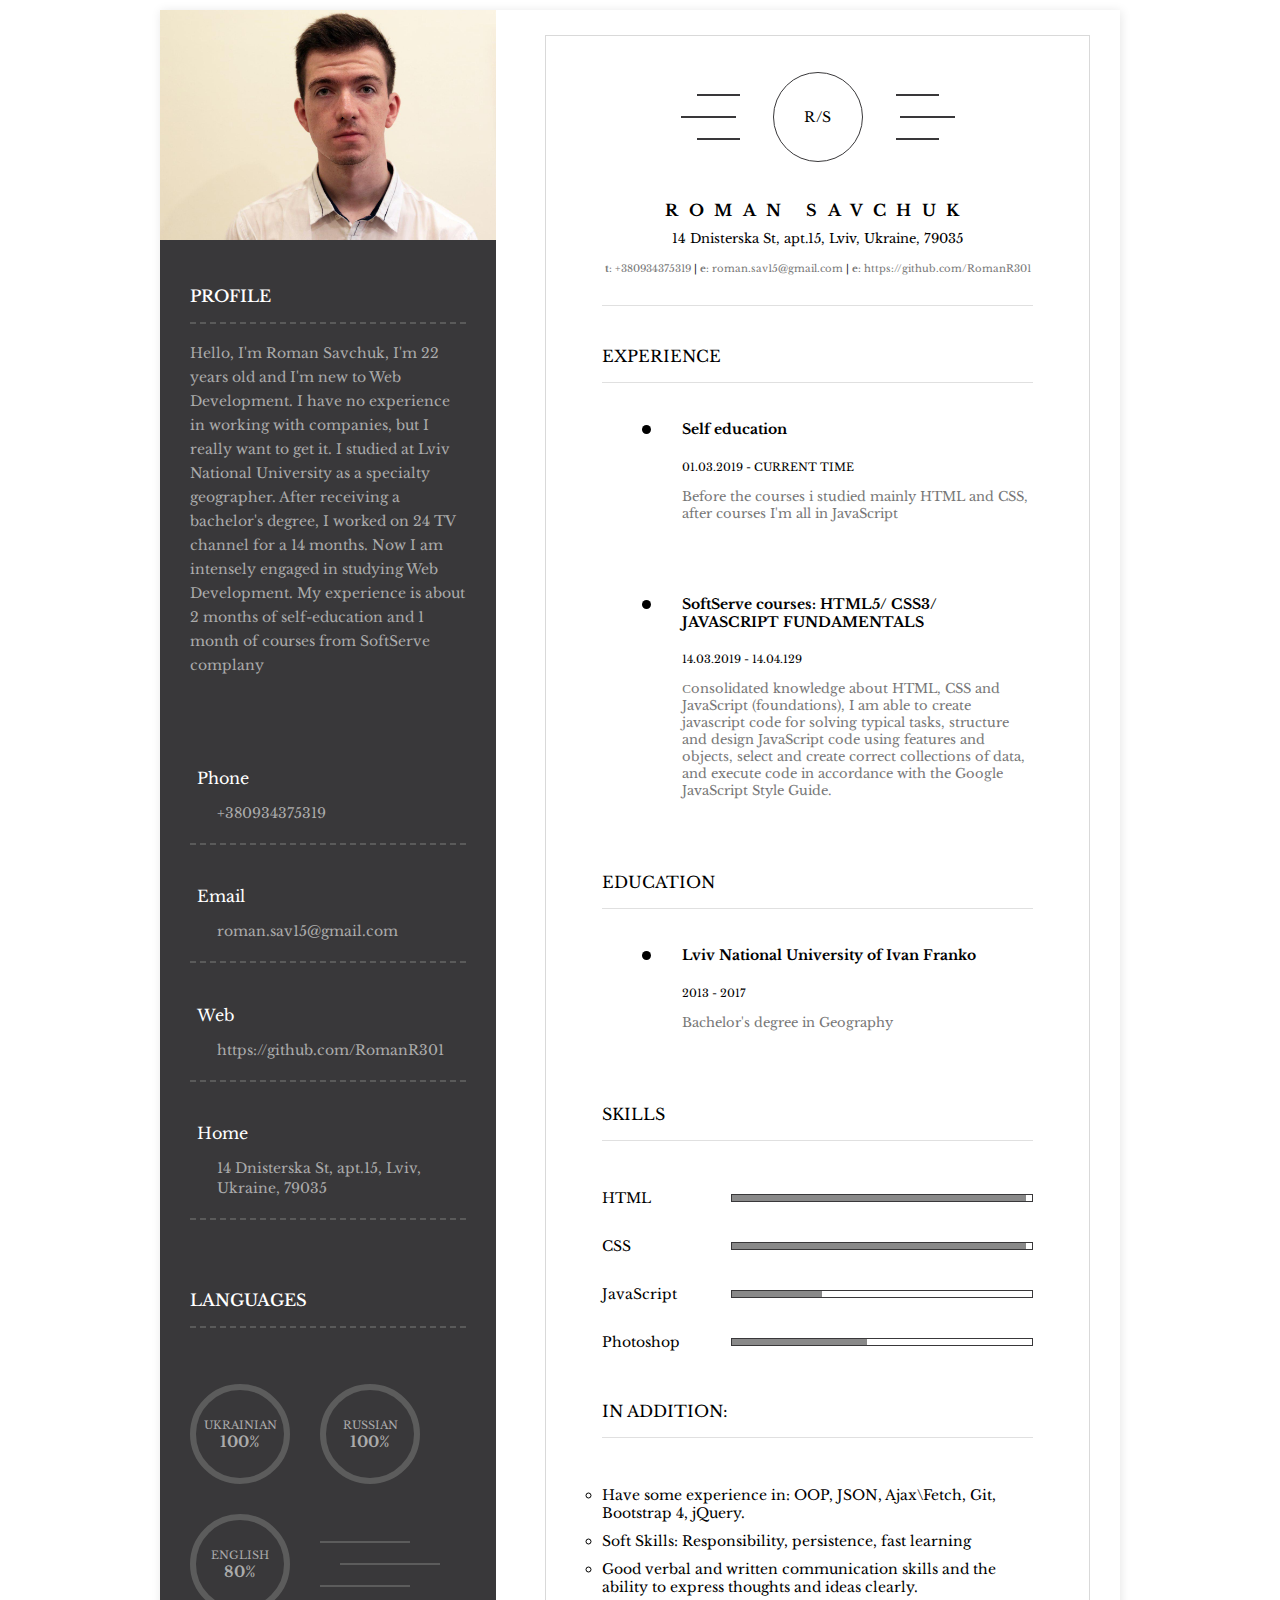
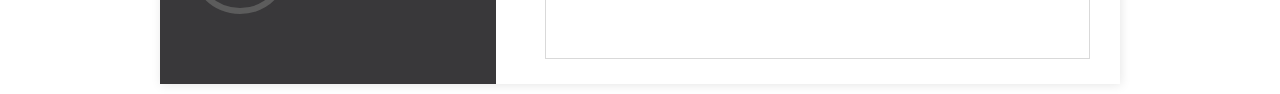
==== index.html @ b8ed13da "final commit, no responsive yet." ====
<!DOCTYPE html>
<html lang="en">
	<head>
		<meta charset="UTF-8" />
		<meta name="viewport" content="width=device-width, initial-scale=1.0" />
		<meta http-equiv="X-UA-Compatible" content="ie=edge" />
		<link rel="stylesheet" href="css/index.css" />
		<link rel="stylesheet" href="https://use.fontawesome.com/releases/v5.8.2/css/all.css" integrity="sha384-oS3vJWv+0UjzBfQzYUhtDYW+Pj2yciDJxpsK1OYPAYjqT085Qq/1cq5FLXAZQ7Ay" crossorigin="anonymous" />
		<link href="https://fonts.googleapis.com/css?family=Libre+Baskerville:400,700" rel="stylesheet" />
		<title>Resume</title>
	</head>
	<body>
		<div class="container">
			<div class="profile">
				<div class="profile-photo"></div>
				<div class="profile-info">
					<h3 class="heading heading-light">
						Profile
					</h3>
					<p class="profile-text">Hello, I'm Roman Savchuk, I'm 22 years old and I'm new to Web Development. I have no experience in working with companies, but I really want to get it. I studied at Lviv National University as a specialty geographer. After receiving a bachelor's degree, I worked on 24 TV channel for a 14 months. Now I am intensely engaged in studying Web Development. My experience is about 2 months of self-education and 1 month of courses from SoftServe complany</p>
					<div class="contacts">
						<div class="contacts-item">
							<h4 class="contacts-title">
								<i class="fas fa-phone"></i>
								Phone
							</h4>
							<a href="tel:+380934375319" class="contacts-text">
								+380934375319
							</a>
						</div>
						<div class="contacts-item">
							<h4 class="contacts-title">
								<i class="fas fa-envelope"></i>
								Email
							</h4>
							<a href="mailto:roman.sav15@gmail.com" class="contacts-text" target="_blank">
								roman.sav15@gmail.com
							</a>
						</div>
						<div class="contacts-item">
							<h4 class="contacts-title">
								<i class="fas fa-globe-americas"></i>
								Web
							</h4>
							<a href="http://github.com/RomanR301" class="contacts-text">
								https://github.com/RomanR301
							</a>
						</div>
						<div class="contacts-item">
							<h4 class="contacts-title">
								<i class="fas fa-map-marker-alt"></i>
								Home
							</h4>
							<address class="contacts-text">
								14 Dnisterska St, apt.15, Lviv, Ukraine, 79035
							</address>
						</div>
					</div>
					<h3 class="heading heading-light">languages</h3>
					<div class="languages">
						<div class="language"><span class="language-text">Ukrainian</span><strong class="language-per">100%</strong></div>
						<div class="language"><span class="language-text">Russian</span><strong class="language-per">100%</strong></div>
						<div class="language"><span class="language-text">English</span><strong class="language-per">80%</strong></div>
						<div class="lines">
							<span class="line"></span>
							<span class="line"></span>
							<span class="line"></span>
						</div>
					</div>
				</div>
			</div>

			<div class="resume">
				<div class="resume-wrap">
					<div class="logo">
						<div class="logo-lines logo-lines__left">
							<span class="logo-line"></span>
							<span class="logo-line"></span>
							<span class="logo-line"></span>
						</div>
						<div class="logo-image">
							R/S
						</div>
						<div class="logo-lines logo-lines__right">
							<span class="logo-line"></span>
							<span class="logo-line"></span>
							<span class="logo-line"></span>
						</div>
					</div>
					<div class="about">
						<h1 class="name">Roman Savchuk</h1>
						<address class="about-address">14 Dnisterska St, apt.15, Lviv, Ukraine, 79035</address>
						<div class="about-contacts">
							<a class="about-contacts__link" href="#"><b>t</b>: +380934375319</a> | <a class="about-contacts__link" href="#"><b>e</b>: roman.sav15@gmail.com</a> |
							<a class="about-contacts__link" href="#"><b>e</b>: https://github.com/RomanR301</a>
						</div>
					</div>
					<div class="experience">
						<h2 class="heading heading-dark">
							experience
						</h2>
						<ul class="list">
							<li class="list-item list-item__borderNone">
								<h4 class="list-item__title">Self education</h4>
								<span class="list-item__date">01.03.2019 - current time</span>
								<p class="list-item__text">Before the courses i studied mainly HTML and CSS, after courses I'm all in JavaScript</p>
							</li>
							<li class="list-item list-item__borderNone">
								<h4 class="list-item__title">SoftServe courses: HTML5/ CSS3/ JAVASCRIPT FUNDAMENTALS</h4>
								<span class="list-item__date">14.03.2019 - 14.04.129</span>
								<p class="list-item__text">Сonsolidated knowledge about HTML, CSS and JavaScript (foundations), I am able to create javascript code for solving typical tasks, structure and design JavaScript code using features and objects, select and create correct collections of data, and execute code in accordance with the Google JavaScript Style Guide.</p>
							</li>
						</ul>
					</div>
					<div class="education">
						<h2 class="heading heading-dark">
							education
						</h2>
						<ul class="list">
							<li class="list-item list-item__borderNone">
								<h4 class="list-item__title">Lviv National University of Ivan Franko</h4>
								<span class="list-item__date">2013 - 2017</span>
								<p class="list-item__text">Bachelor's degree in Geography</p>
							</li>
						</ul>
					</div>
					<div class="skills">
						<h2 class="heading heading-dark heading-skills">
							skills
						</h2>
						<ul class="skills-list">
							<li class="skills-list__item">
								HTML
								<div class="level level-html"></div>
							</li>
							<li class="skills-list__item">
								CSS
								<div class="level level-css"></div>
							</li>
							<li class="skills-list__item">
								JavaScript
								<div class="level level-js"></div>
							</li>
							<li class="skills-list__item">
								Photoshop
								<div class="level level-ps"></div>
							</li>
						</ul>
						<h2 class="heading heading-dark heading-skills heading-skills__addition">In addition:</h2>
						<ul class="skills-list skill-list__addition">
							<li>Have some experience in: OOP, JSON, Ajax\Fetch, Git, Bootstrap 4, jQuery.</li>
							<li>Soft Skills: Responsibility, persistence, fast learning</li>
							<li>
								Good verbal and written communication skills and the ability to express thoughts and ideas clearly.
							</li>
						</ul>
					</div>
				</div>
			</div>
		</div>
	</body>
</html>
---- css/index.css ----
:root {
	font-family: "Libre Baskerville", serif;
	font-size: 14px;
}

body {
	box-sizing: border-box;
	margin: 0;
	padding: 0;
}

*,
*:after,
*:before {
	box-sizing: inherit;
}

.container {
	display: flex;
	max-width: 960px;
	margin: 10px auto;
	justify-content: space-between;
	box-shadow: 1px 1px 10px rgba(0, 0, 0, 0.1);
}

.profile {
	flex-basis: 35%;
	background-color: #39383a;
	color: #ababab;
}

.profile-photo {
	height: 230px;
	background-image: url(../img/profile-photo.jpg);
	background-repeat: no-repeat;
	background-size: cover;
	background-position: center;
}

.profile-info {
	padding: 30px 30px 70px 30px;
}

.profile-text {
	line-height: 24px;
	font-size: 14px;
	margin-bottom: 50px;
}

.heading {
	padding-bottom: 16px;
	text-transform: uppercase;
	font-weight: 500;
}

.heading-light {
	color: #fff;
	border-bottom: 2px #5a5a5a dashed;
}

.contacts {
	margin-bottom: 70px;
}

.contacts-title {
	color: #fff;
	margin-bottom: 15px;
	font-size: 16px;
	font-weight: 400;
}

.contacts-text {
	color: #ababab;
	text-decoration: none;
	padding-left: 27px;
	line-height: 20px;
}

.contacts-text:hover {
	text-decoration: underline;
}

.contacts-item {
	padding-top: 20px;
	padding-bottom: 20px;
	border-bottom: 2px #5a5a5a dashed;
}

address {
	font-style: normal;
}

.fas {
	margin-right: 7px;
}

.languages {
	display: flex;
	flex-wrap: wrap;
	padding-top: 40px;
}

.language {
	width: 100px;
	height: 100px;
	border: 6px solid #5c5c5c;
	border-radius: 50%;
	display: flex;
	justify-content: center;
	align-items: center;
	flex-direction: column;
	margin: 0 30px 30px 0;
}

.language:nth-child(3) {
	margin-bottom: 0;
}

.language-text {
	text-transform: uppercase;
	font-size: 11px;
}

.language-per {
	font-size: 15px;
}

.lines {
	display: flex;
	flex-direction: column;
	justify-content: center;
}

.line {
	display: block;
	width: 90px;
	height: 2px;
	background-color: #5c5c5c;
	margin-bottom: 10px;
	margin-top: 10px;
}

.line:nth-child(2) {
	width: 100px;
	margin-left: 20px;
}

.resume {
	padding: 25px 30px;
	flex-basis: 63%;
	background-color: #fff;
}

.resume-wrap {
	border: 1px solid rgba(168, 168, 168, 0.44);
	padding: 36px 56px;
	min-height: 100%;
}

.logo {
	display: flex;
	justify-content: center;
	margin-bottom: 38px;
}

.logo-image {
	width: 90px;
	height: 90px;
	border: 1px solid #39383a;
	border-radius: 50%;
	display: flex;
	justify-content: center;
	align-items: center;
}

.logo-lines {
	display: flex;
	align-items: center;
	justify-content: center;
	flex-direction: column;
	margin-left: 17px;
	margin-right: 17px;
}

.logo-line {
	width: 43px;
	height: 2px;
	background-color: #39383a;
	margin-top: 10px;
	margin-bottom: 10px;
}

.logo-lines__left .logo-line:nth-child(2) {
	margin-right: 20px;
	width: 55px;
}

.logo-lines__right .logo-line:nth-child(2) {
	margin-left: 20px;
	width: 55px;
}

.about {
	text-align: center;
	border-bottom: 1px solid #e0e0e0;
	padding-bottom: 30px;
	margin-bottom: 40px;
}

.name {
	font-size: 16px;
	text-transform: uppercase;
	letter-spacing: 10.5px;
	margin-bottom: 10px;
}

.about-address {
	font-size: 13px;
	margin-bottom: 15px;
}

.about-contacts {
	font-size: 10px;
}

.about-contacts__link {
	text-decoration: none;
	color: #777777;
}

.heading-dark {
	font-size: 16px;
	font-weight: 400;
	text-transform: uppercase;
	border-bottom: 1px solid #e0e0e0;
	margin-bottom: 37px;
}

.list {
	list-style: none;
}

.list-item {
	padding-left: 40px;
	position: relative;
	margin-bottom: 30px;
	padding-bottom: 30px;
	border-bottom: 2px dashed #ececec;
}

.list-item:before {
	content: "";
	position: absolute;
	top: 5px;
	left: 0;
	width: 9px;
	height: 9px;
	border-radius: 50%;
	background-color: #000;
}

.list-item__title {
	font-size: 14px;
}

.list-item__date {
	font-size: 11px;
	text-transform: uppercase;
}

.list-item__text {
	font-size: 13px;
	color: #777777;
}

.list-item__borderNone {
	border: none;
}

.heading-skills {
	margin-bottom: 48px;
}

.skills-list {
	list-style: none;
	padding-left: 0;
}

.skill-list__addition {
	list-style-type: circle;
}

.skill-list__addition li {
	margin-bottom: 10px;
}

.skills-list__item {
	margin-bottom: 30px;
	display: flex;
	justify-content: space-between;
	align-items: center;
}

.level {
	width: 70%;
	height: 8px;
	border: 1px solid #39383a;
	position: relative;
}

.level:before {
	position: absolute;
	content: "";
	height: 100%;
	background-color: #898989;
}

.level-html:before {
	width: 98%;
}

.level-css:before {
	width: 98%;
}

.level-js:before {
	width: 30%;
}

.level-ps:before {
	width: 45%;
}

.heading-skills__addition {
	margin-top: 50px;
}
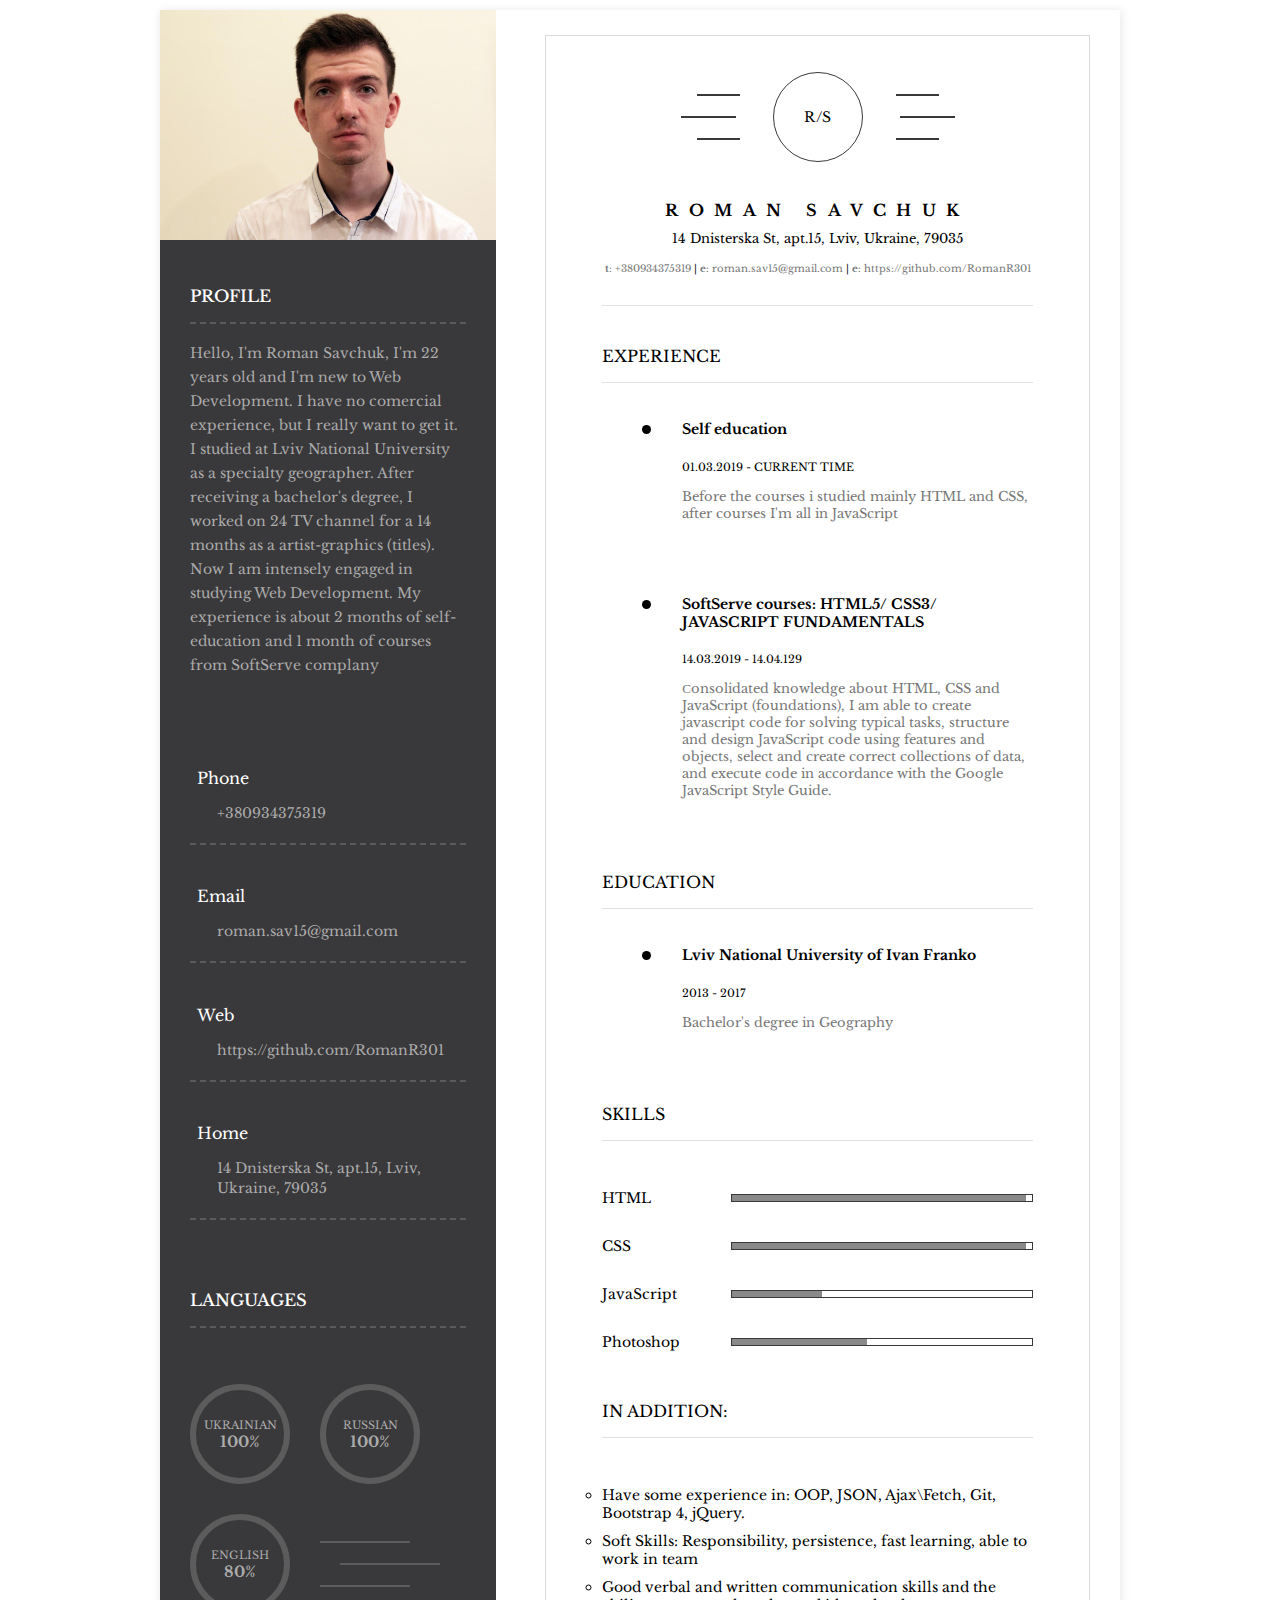
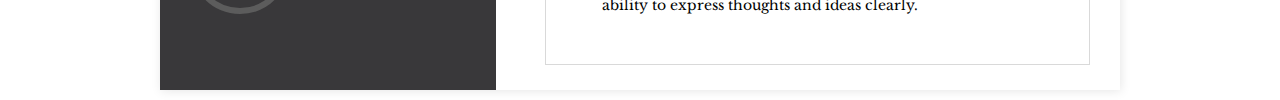
==== commit 4ea7986f: "resume section" ====
--- a/index.html
+++ b/index.html
@@ -17,7 +17,7 @@
 					<h3 class="heading heading-light">
 						Profile
 					</h3>
-					<p class="profile-text">Hello, I'm Roman Savchuk, I'm 22 years old and I'm new to Web Development. I have no experience in working with companies, but I really want to get it. I studied at Lviv National University as a specialty geographer. After receiving a bachelor's degree, I worked on 24 TV channel for a 14 months. Now I am intensely engaged in studying Web Development. My experience is about 2 months of self-education and 1 month of courses from SoftServe complany</p>
+					<p class="profile-text">Hello, I'm Roman Savchuk, I'm 22 years old and I'm new to Web Development. I have no comercial experience, but I really want to get it. I studied at Lviv National University as a specialty geographer. After receiving a bachelor's degree, I worked on 24 TV channel for a 14 months as a artist-graphics (titles). Now I am intensely engaged in studying Web Development. My experience is about 2 months of self-education and 1 month of courses from SoftServe complany</p>
 					<div class="contacts">
 						<div class="contacts-item">
 							<h4 class="contacts-title">
@@ -149,7 +149,7 @@
 						<h2 class="heading heading-dark heading-skills heading-skills__addition">In addition:</h2>
 						<ul class="skills-list skill-list__addition">
 							<li>Have some experience in: OOP, JSON, Ajax\Fetch, Git, Bootstrap 4, jQuery.</li>
-							<li>Soft Skills: Responsibility, persistence, fast learning</li>
+							<li>Soft Skills: Responsibility, persistence, fast learning, able to work in team</li>
 							<li>
 								Good verbal and written communication skills and the ability to express thoughts and ideas clearly.
 							</li>
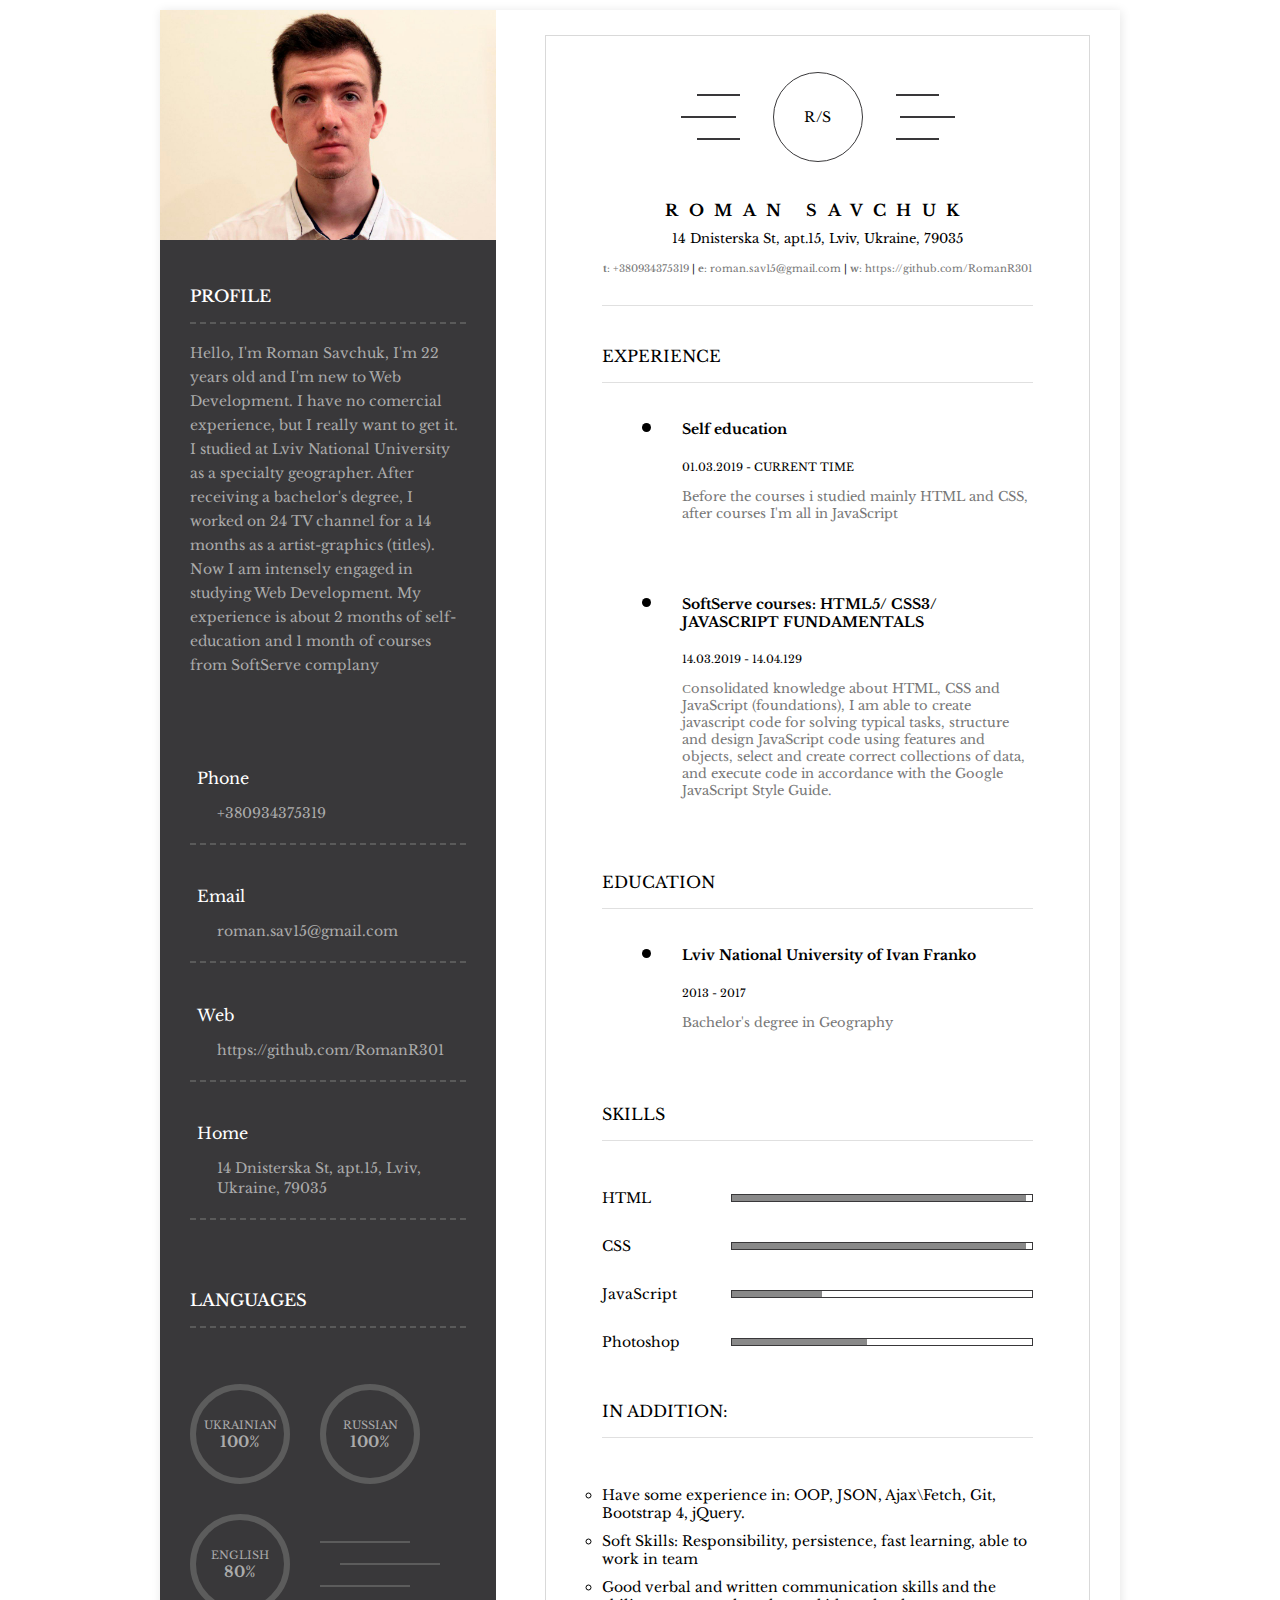
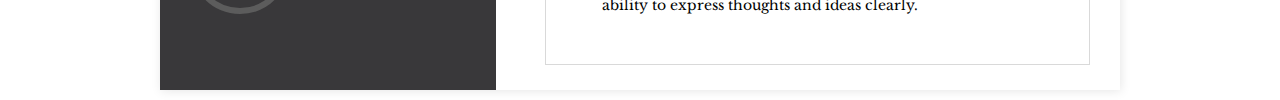
==== commit 3f2f096b: "final commit, adaptive" ====
--- a/index.html
+++ b/index.html
@@ -5,6 +5,7 @@
 		<meta name="viewport" content="width=device-width, initial-scale=1.0" />
 		<meta http-equiv="X-UA-Compatible" content="ie=edge" />
 		<link rel="stylesheet" href="css/index.css" />
+		<link rel="stylesheet" href="css/media.css" />
 		<link rel="stylesheet" href="https://use.fontawesome.com/releases/v5.8.2/css/all.css" integrity="sha384-oS3vJWv+0UjzBfQzYUhtDYW+Pj2yciDJxpsK1OYPAYjqT085Qq/1cq5FLXAZQ7Ay" crossorigin="anonymous" />
 		<link href="https://fonts.googleapis.com/css?family=Libre+Baskerville:400,700" rel="stylesheet" />
 		<title>Resume</title>
@@ -92,7 +93,7 @@
 						<address class="about-address">14 Dnisterska St, apt.15, Lviv, Ukraine, 79035</address>
 						<div class="about-contacts">
 							<a class="about-contacts__link" href="#"><b>t</b>: +380934375319</a> | <a class="about-contacts__link" href="#"><b>e</b>: roman.sav15@gmail.com</a> |
-							<a class="about-contacts__link" href="#"><b>e</b>: https://github.com/RomanR301</a>
+							<a class="about-contacts__link" href="#"><b>w</b>: https://github.com/RomanR301</a>
 						</div>
 					</div>
 					<div class="experience">
--- a/css/index.css
+++ b/css/index.css
@@ -34,7 +34,7 @@
 	background-image: url(../img/profile-photo.jpg);
 	background-repeat: no-repeat;
 	background-size: cover;
-	background-position: center;
+	background-position: center top;
 }
 
 .profile-info {
@@ -251,7 +251,7 @@
 .list-item:before {
 	content: "";
 	position: absolute;
-	top: 5px;
+	top: 3px;
 	left: 0;
 	width: 9px;
 	height: 9px;
--- a/css/media.css
+++ b/css/media.css
@@ -0,0 +1,108 @@
+@media (max-width: 992px) {
+	.container {
+		flex-direction: column;
+		width: 70%;
+	}
+
+	.lines {
+		display: none;
+	}
+
+	.llist-item__date {
+		font-size: 12px;
+	}
+
+	.list-item__text {
+		font-size: 14px;
+		line-height: 1.5;
+	}
+
+	.about-contacts {
+		display: flex;
+		flex-direction: column;
+	}
+
+	.about-contacts__link {
+		line-height: 2;
+		font-size: 11px;
+	}
+
+	.profile-photo {
+		width: 200px;
+		height: 200px;
+		border: 3px solid #fff;
+		margin: 40px auto;
+		z-index: 9;
+		position: relative;
+	}
+
+	.profile {
+		position: relative;
+	}
+
+	.profile:before {
+		content: "";
+		width: 100%;
+		height: 150px;
+		background-color: #fff;
+		display: block;
+		position: absolute;
+	}
+}
+
+@media (max-width: 768px) {
+	.container {
+		width: 80%;
+	}
+
+	.profile-text {
+		margin-bottom: 10px;
+	}
+
+	.resume {
+		padding: 15px;
+	}
+
+	.resume-wrap {
+		padding-left: 20px;
+		padding-right: 20px;
+	}
+
+	.list-item {
+		padding-left: 19px;
+	}
+
+	.skill-list__addition {
+		margin: 0 10px;
+	}
+}
+
+@media (max-width: 567px) {
+	.logo-image {
+		width: 70px;
+		height: 70px;
+	}
+
+	.logo-lines {
+		margin-left: 8px;
+		margin-right: 8px;
+	}
+
+	.name {
+		letter-spacing: normal;
+	}
+
+	.level {
+		width: 50%;
+	}
+}
+
+@media (max-width: 480px) {
+	.logo {
+		display: none;
+	}
+
+	.container {
+		min-width: 320px;
+	}
+}
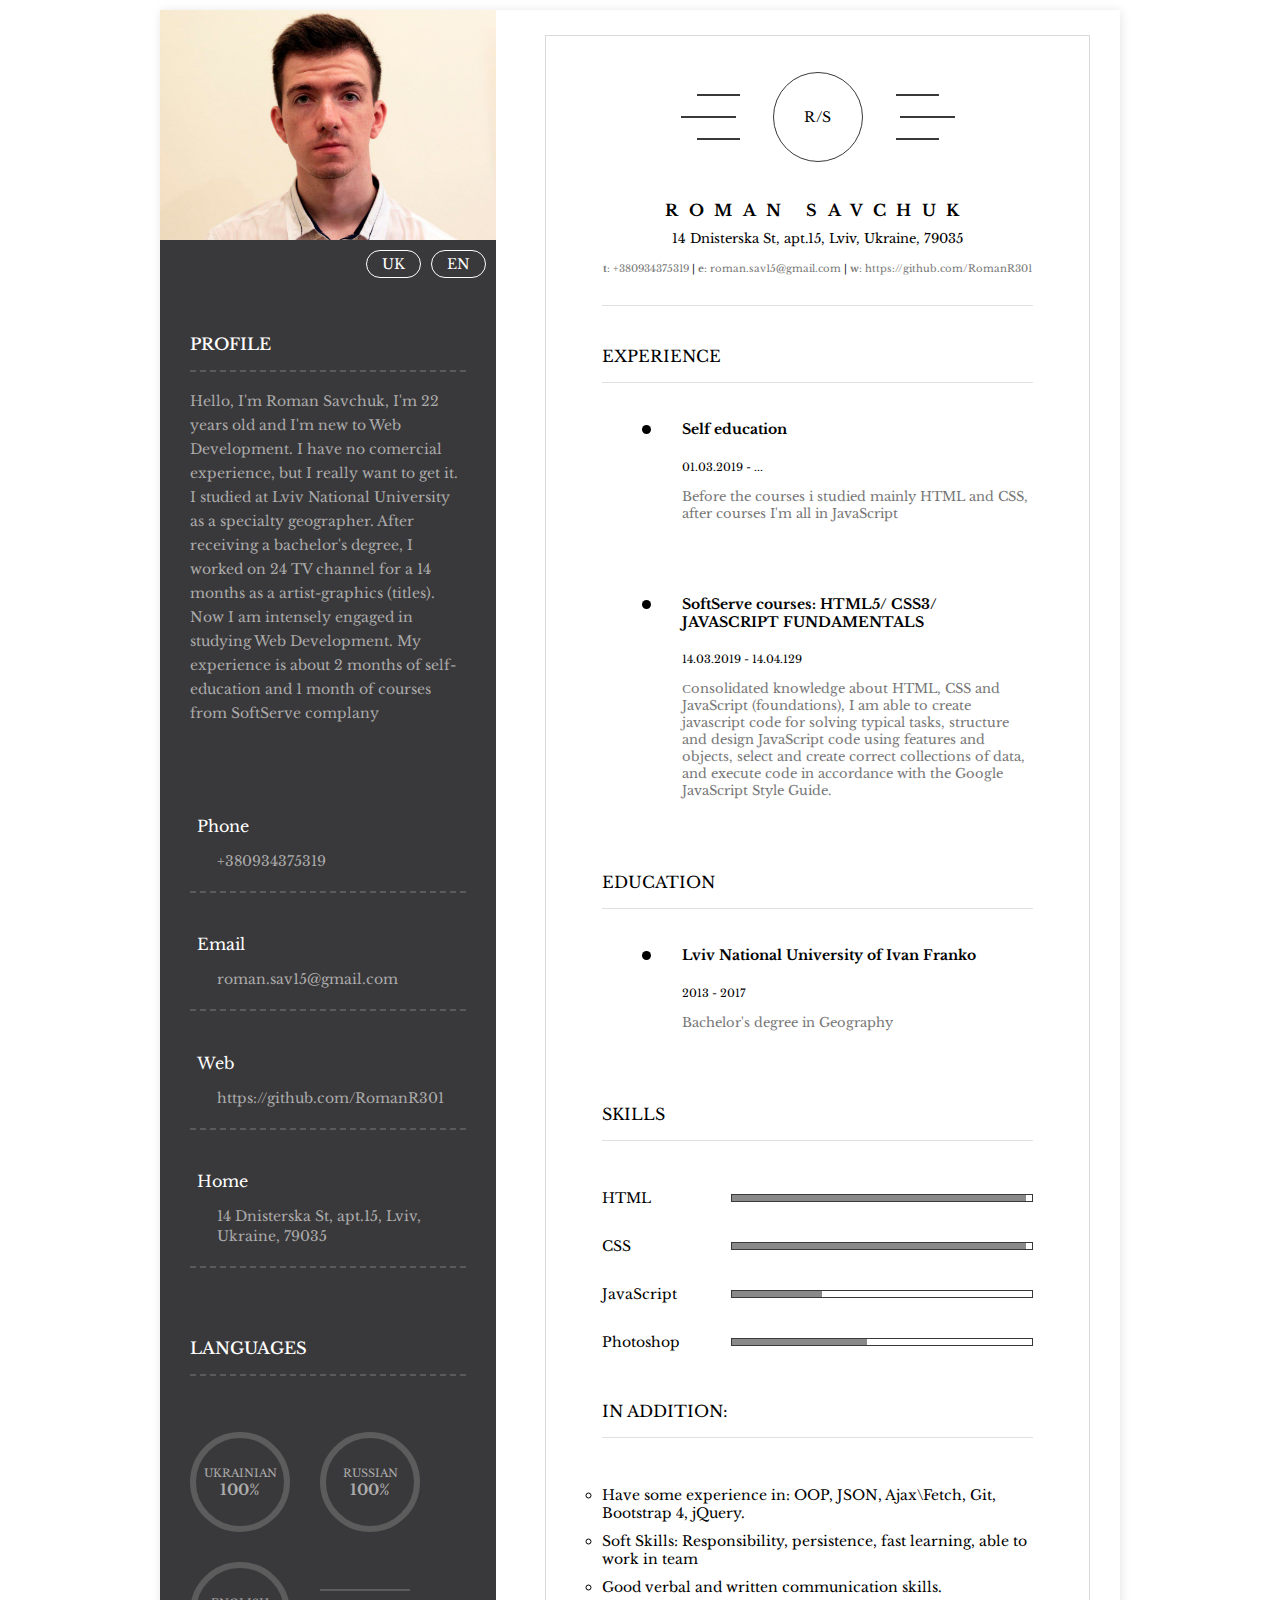
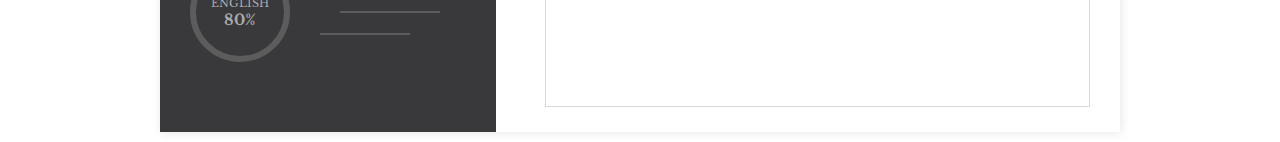
==== commit 9a11b944: "added second language page, final" ====
--- a/index.html
+++ b/index.html
@@ -14,6 +14,10 @@
 		<div class="container">
 			<div class="profile">
 				<div class="profile-photo"></div>
+				<div class="lang-container">
+					<a class="lang-btn" href="indexUK.html">UK</a>
+					<a class="lang-btn" href="#">EN</a>
+				</div>
 				<div class="profile-info">
 					<h3 class="heading heading-light">
 						Profile
@@ -103,7 +107,7 @@
 						<ul class="list">
 							<li class="list-item list-item__borderNone">
 								<h4 class="list-item__title">Self education</h4>
-								<span class="list-item__date">01.03.2019 - current time</span>
+								<span class="list-item__date">01.03.2019 - ...</span>
 								<p class="list-item__text">Before the courses i studied mainly HTML and CSS, after courses I'm all in JavaScript</p>
 							</li>
 							<li class="list-item list-item__borderNone">
@@ -152,7 +156,7 @@
 							<li>Have some experience in: OOP, JSON, Ajax\Fetch, Git, Bootstrap 4, jQuery.</li>
 							<li>Soft Skills: Responsibility, persistence, fast learning, able to work in team</li>
 							<li>
-								Good verbal and written communication skills and the ability to express thoughts and ideas clearly.
+								Good verbal and written communication skills.
 							</li>
 						</ul>
 					</div>
--- a/css/index.css
+++ b/css/index.css
@@ -27,6 +27,32 @@
 	flex-basis: 35%;
 	background-color: #39383a;
 	color: #ababab;
+}
+
+.lang-container {
+	display: flex;
+	justify-content: flex-end;
+	margin: 10px;
+}
+
+.lang-btn {
+	border: 1px solid #fff;
+	background-color: #39383a;
+	border-radius: 50px;
+	padding: 4px 15px;
+	text-align: center;
+	color: #fff;
+	text-decoration: none;
+}
+
+.lang-btn:first-child {
+	margin-right: 10px;
+}
+
+.lang-btn:hover {
+	color: #39383a;
+	background-color: #fff;
+	transition: all 0.3s;
 }
 
 .profile-photo {
@@ -251,7 +277,7 @@
 .list-item:before {
 	content: "";
 	position: absolute;
-	top: 3px;
+	top: 5px;
 	left: 0;
 	width: 9px;
 	height: 9px;
@@ -334,3 +360,21 @@
 .heading-skills__addition {
 	margin-top: 50px;
 }
+
+.skill-list__additionUK {
+	font-size: 16px;
+}
+
+.list-item__titleUK {
+	font-size: 16px;
+}
+.list-item__dateUK {
+	font-size: 13px;
+}
+.list-item__textUK {
+	font-size: 15px;
+}
+
+.profile-textUK {
+	font-size: 15px;
+}
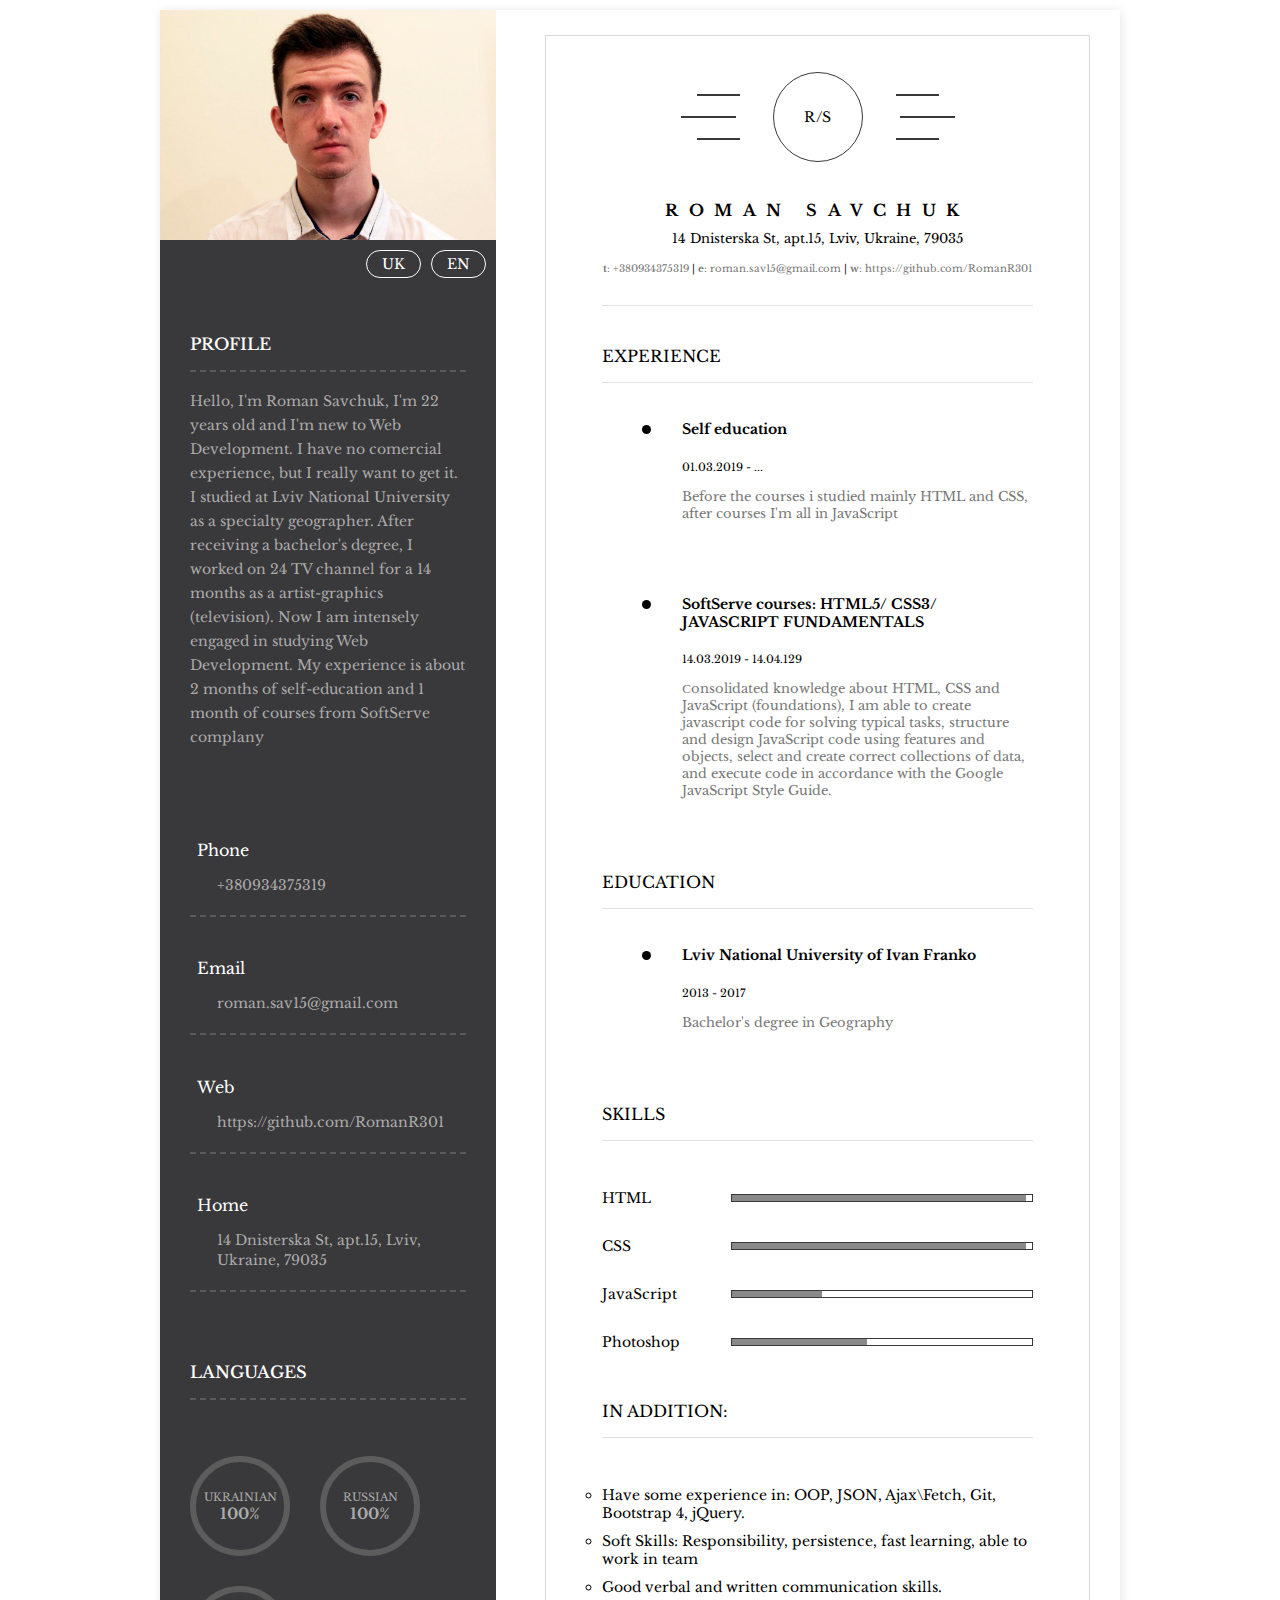
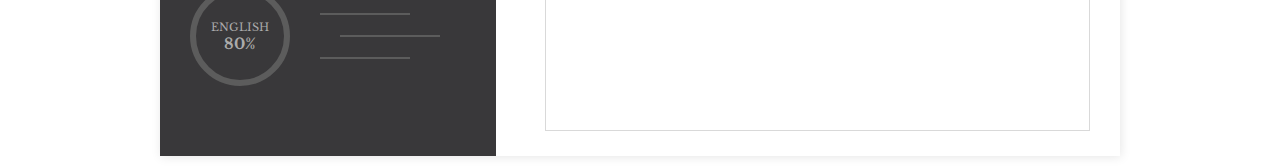
==== commit f206f408: "small text fixes" ====
--- a/index.html
+++ b/index.html
@@ -22,7 +22,7 @@
 					<h3 class="heading heading-light">
 						Profile
 					</h3>
-					<p class="profile-text">Hello, I'm Roman Savchuk, I'm 22 years old and I'm new to Web Development. I have no comercial experience, but I really want to get it. I studied at Lviv National University as a specialty geographer. After receiving a bachelor's degree, I worked on 24 TV channel for a 14 months as a artist-graphics (titles). Now I am intensely engaged in studying Web Development. My experience is about 2 months of self-education and 1 month of courses from SoftServe complany</p>
+					<p class="profile-text">Hello, I'm Roman Savchuk, I'm 22 years old and I'm new to Web Development. I have no comercial experience, but I really want to get it. I studied at Lviv National University as a specialty geographer. After receiving a bachelor's degree, I worked on 24 TV channel for a 14 months as a artist-graphics (television). Now I am intensely engaged in studying Web Development. My experience is about 2 months of self-education and 1 month of courses from SoftServe complany</p>
 					<div class="contacts">
 						<div class="contacts-item">
 							<h4 class="contacts-title">
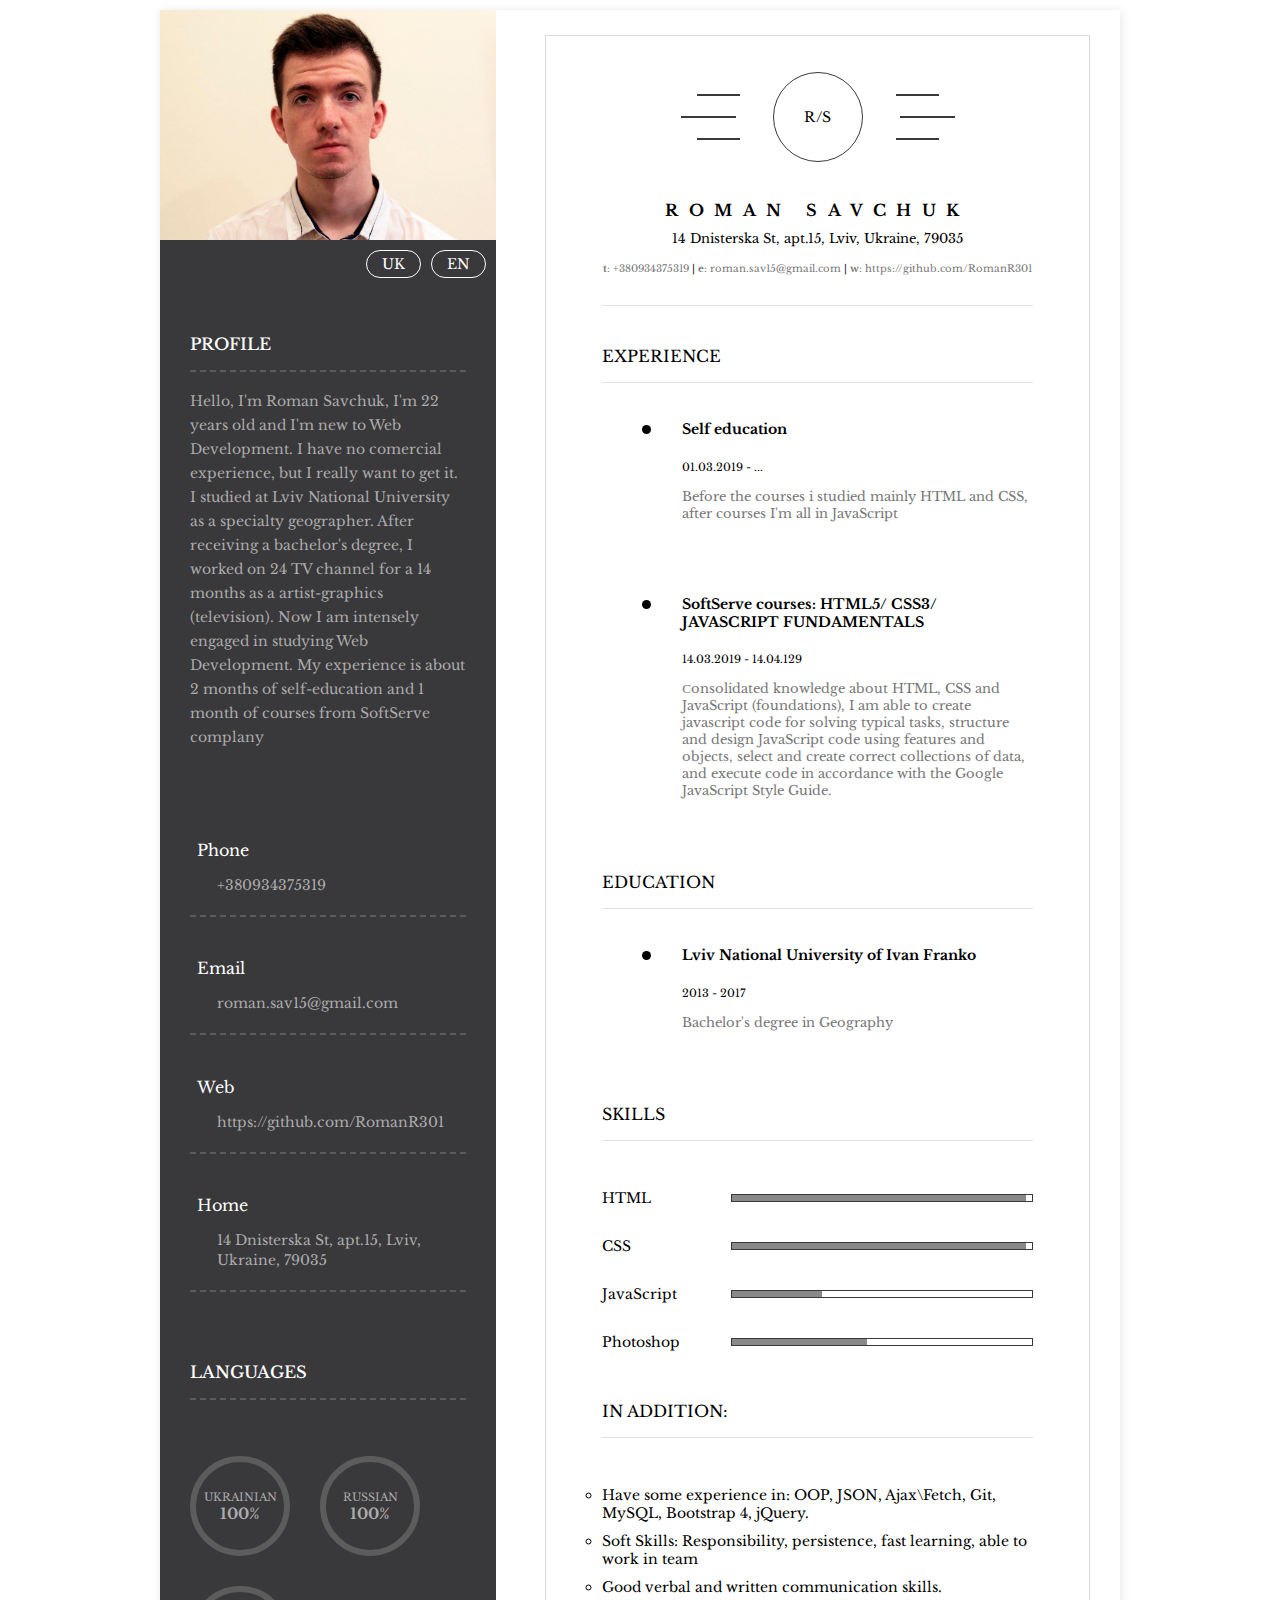
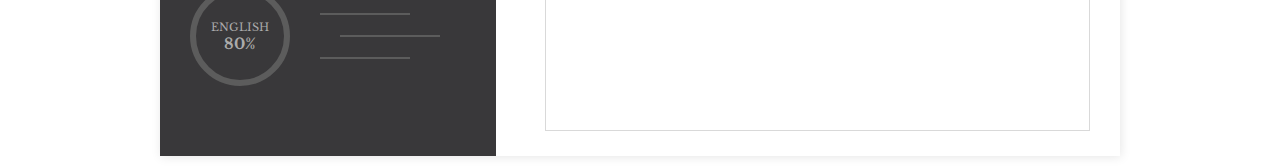
==== commit 0475da02: "added one skill" ====
--- a/index.html
+++ b/index.html
@@ -153,7 +153,7 @@
 						</ul>
 						<h2 class="heading heading-dark heading-skills heading-skills__addition">In addition:</h2>
 						<ul class="skills-list skill-list__addition">
-							<li>Have some experience in: OOP, JSON, Ajax\Fetch, Git, Bootstrap 4, jQuery.</li>
+							<li>Have some experience in: OOP, JSON, Ajax\Fetch, Git, MySQL, Bootstrap 4, jQuery.</li>
 							<li>Soft Skills: Responsibility, persistence, fast learning, able to work in team</li>
 							<li>
 								Good verbal and written communication skills.
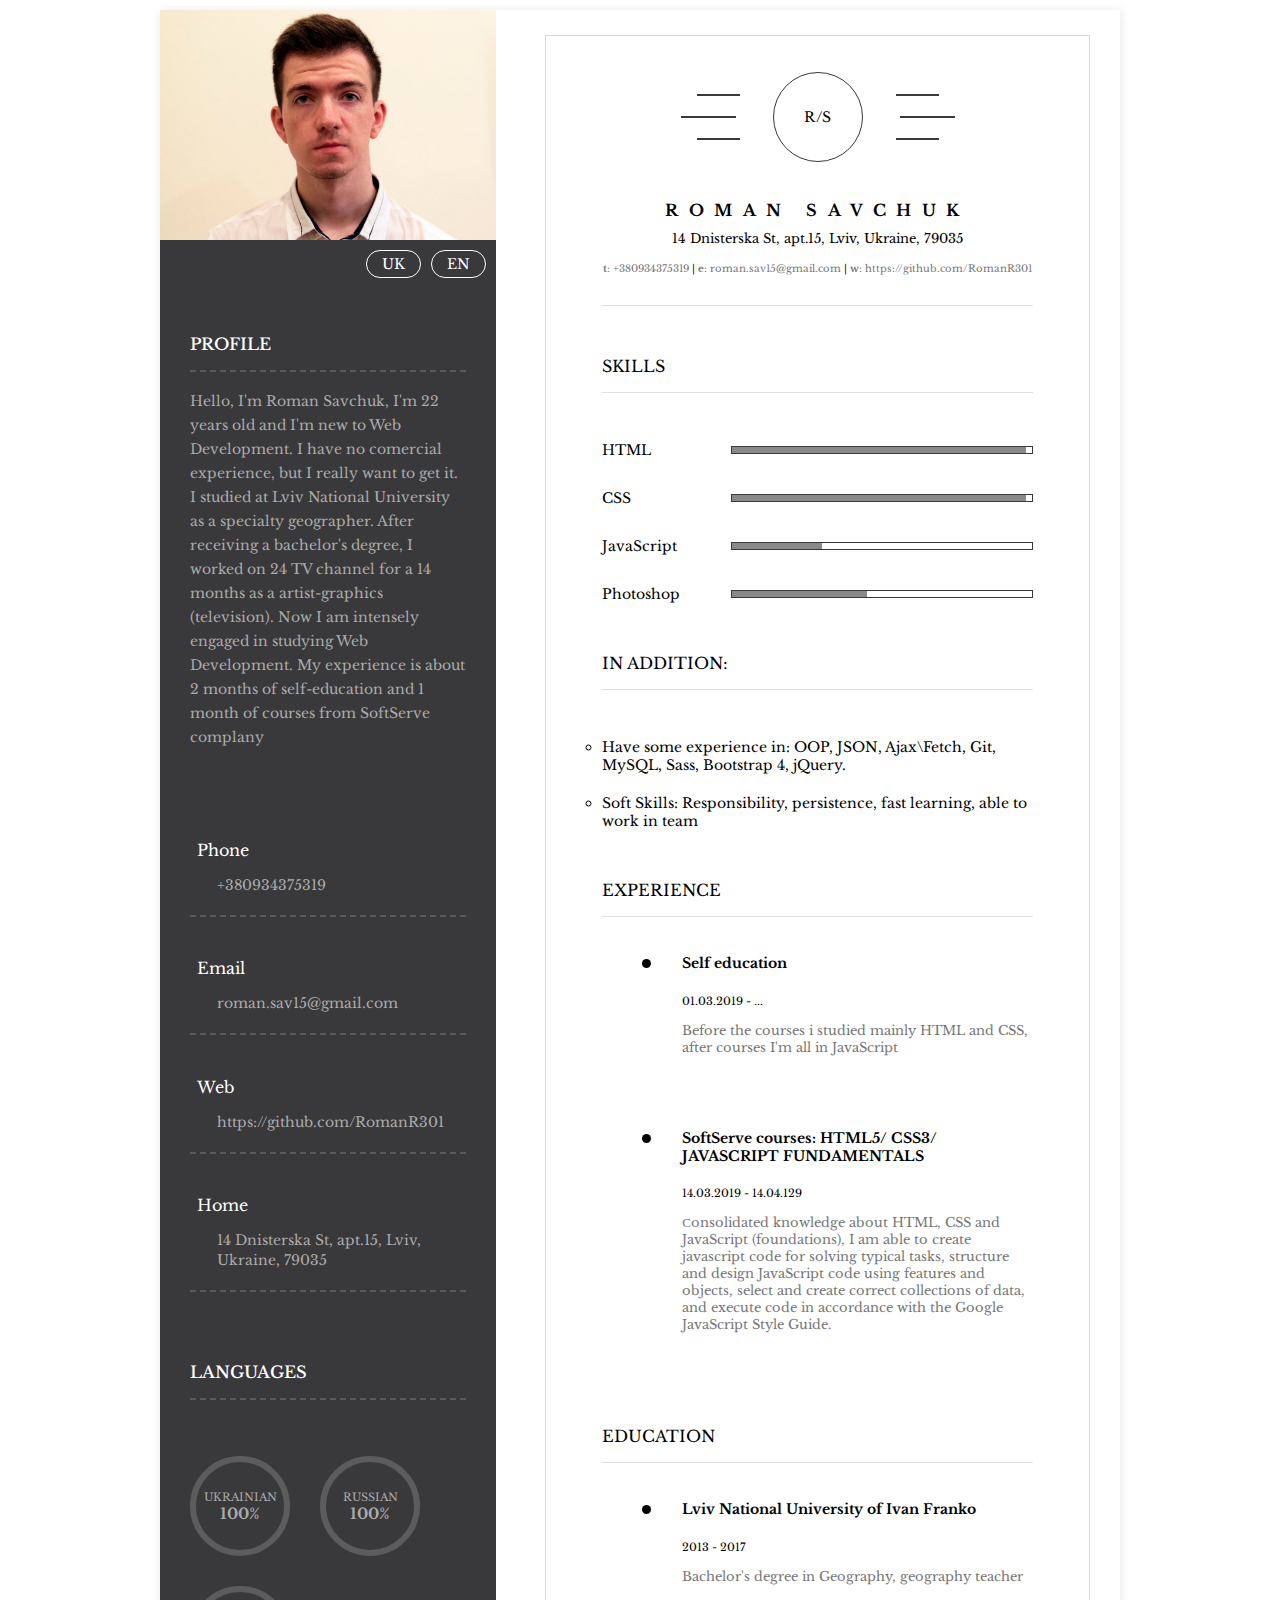
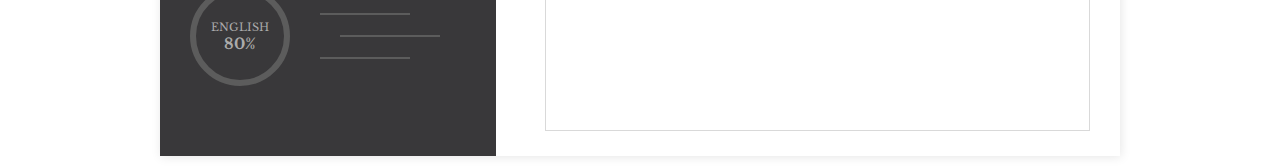
==== commit 27503624: "UX improvements, updated one skill" ====
--- a/index.html
+++ b/index.html
@@ -8,7 +8,7 @@
 		<link rel="stylesheet" href="css/media.css" />
 		<link rel="stylesheet" href="https://use.fontawesome.com/releases/v5.8.2/css/all.css" integrity="sha384-oS3vJWv+0UjzBfQzYUhtDYW+Pj2yciDJxpsK1OYPAYjqT085Qq/1cq5FLXAZQ7Ay" crossorigin="anonymous" />
 		<link href="https://fonts.googleapis.com/css?family=Libre+Baskerville:400,700" rel="stylesheet" />
-		<title>Resume</title>
+		<title>Roman Savchuk</title>
 	</head>
 	<body>
 		<div class="container">
@@ -100,6 +100,34 @@
 							<a class="about-contacts__link" href="#"><b>w</b>: https://github.com/RomanR301</a>
 						</div>
 					</div>
+					<div class="skills">
+						<h2 class="heading heading-dark heading-skills">
+							skills
+						</h2>
+						<ul class="skills-list">
+							<li class="skills-list__item">
+								HTML
+								<div class="level level-html"></div>
+							</li>
+							<li class="skills-list__item">
+								CSS
+								<div class="level level-css"></div>
+							</li>
+							<li class="skills-list__item">
+								JavaScript
+								<div class="level level-js"></div>
+							</li>
+							<li class="skills-list__item">
+								Photoshop
+								<div class="level level-ps"></div>
+							</li>
+						</ul>
+						<h2 class="heading heading-dark heading-skills heading-skills__addition">In addition:</h2>
+						<ul class="skills-list skill-list__addition">
+							<li>Have some experience in: OOP, JSON, Ajax\Fetch, Git, MySQL, Sass, Bootstrap 4, jQuery.</li>
+							<li>Soft Skills: Responsibility, persistence, fast learning, able to work in team</li>
+						</ul>
+					</div>
 					<div class="experience">
 						<h2 class="heading heading-dark">
 							experience
@@ -125,38 +153,7 @@
 							<li class="list-item list-item__borderNone">
 								<h4 class="list-item__title">Lviv National University of Ivan Franko</h4>
 								<span class="list-item__date">2013 - 2017</span>
-								<p class="list-item__text">Bachelor's degree in Geography</p>
-							</li>
-						</ul>
-					</div>
-					<div class="skills">
-						<h2 class="heading heading-dark heading-skills">
-							skills
-						</h2>
-						<ul class="skills-list">
-							<li class="skills-list__item">
-								HTML
-								<div class="level level-html"></div>
-							</li>
-							<li class="skills-list__item">
-								CSS
-								<div class="level level-css"></div>
-							</li>
-							<li class="skills-list__item">
-								JavaScript
-								<div class="level level-js"></div>
-							</li>
-							<li class="skills-list__item">
-								Photoshop
-								<div class="level level-ps"></div>
-							</li>
-						</ul>
-						<h2 class="heading heading-dark heading-skills heading-skills__addition">In addition:</h2>
-						<ul class="skills-list skill-list__addition">
-							<li>Have some experience in: OOP, JSON, Ajax\Fetch, Git, MySQL, Bootstrap 4, jQuery.</li>
-							<li>Soft Skills: Responsibility, persistence, fast learning, able to work in team</li>
-							<li>
-								Good verbal and written communication skills.
+								<p class="list-item__text">Bachelor's degree in Geography, geography teacher</p>
 							</li>
 						</ul>
 					</div>
--- a/css/index.css
+++ b/css/index.css
@@ -260,6 +260,7 @@
 	text-transform: uppercase;
 	border-bottom: 1px solid #e0e0e0;
 	margin-bottom: 37px;
+	margin-top: 50px;
 }
 
 .list {
@@ -317,7 +318,7 @@
 }
 
 .skill-list__addition li {
-	margin-bottom: 10px;
+	margin-bottom: 20px;
 }
 
 .skills-list__item {
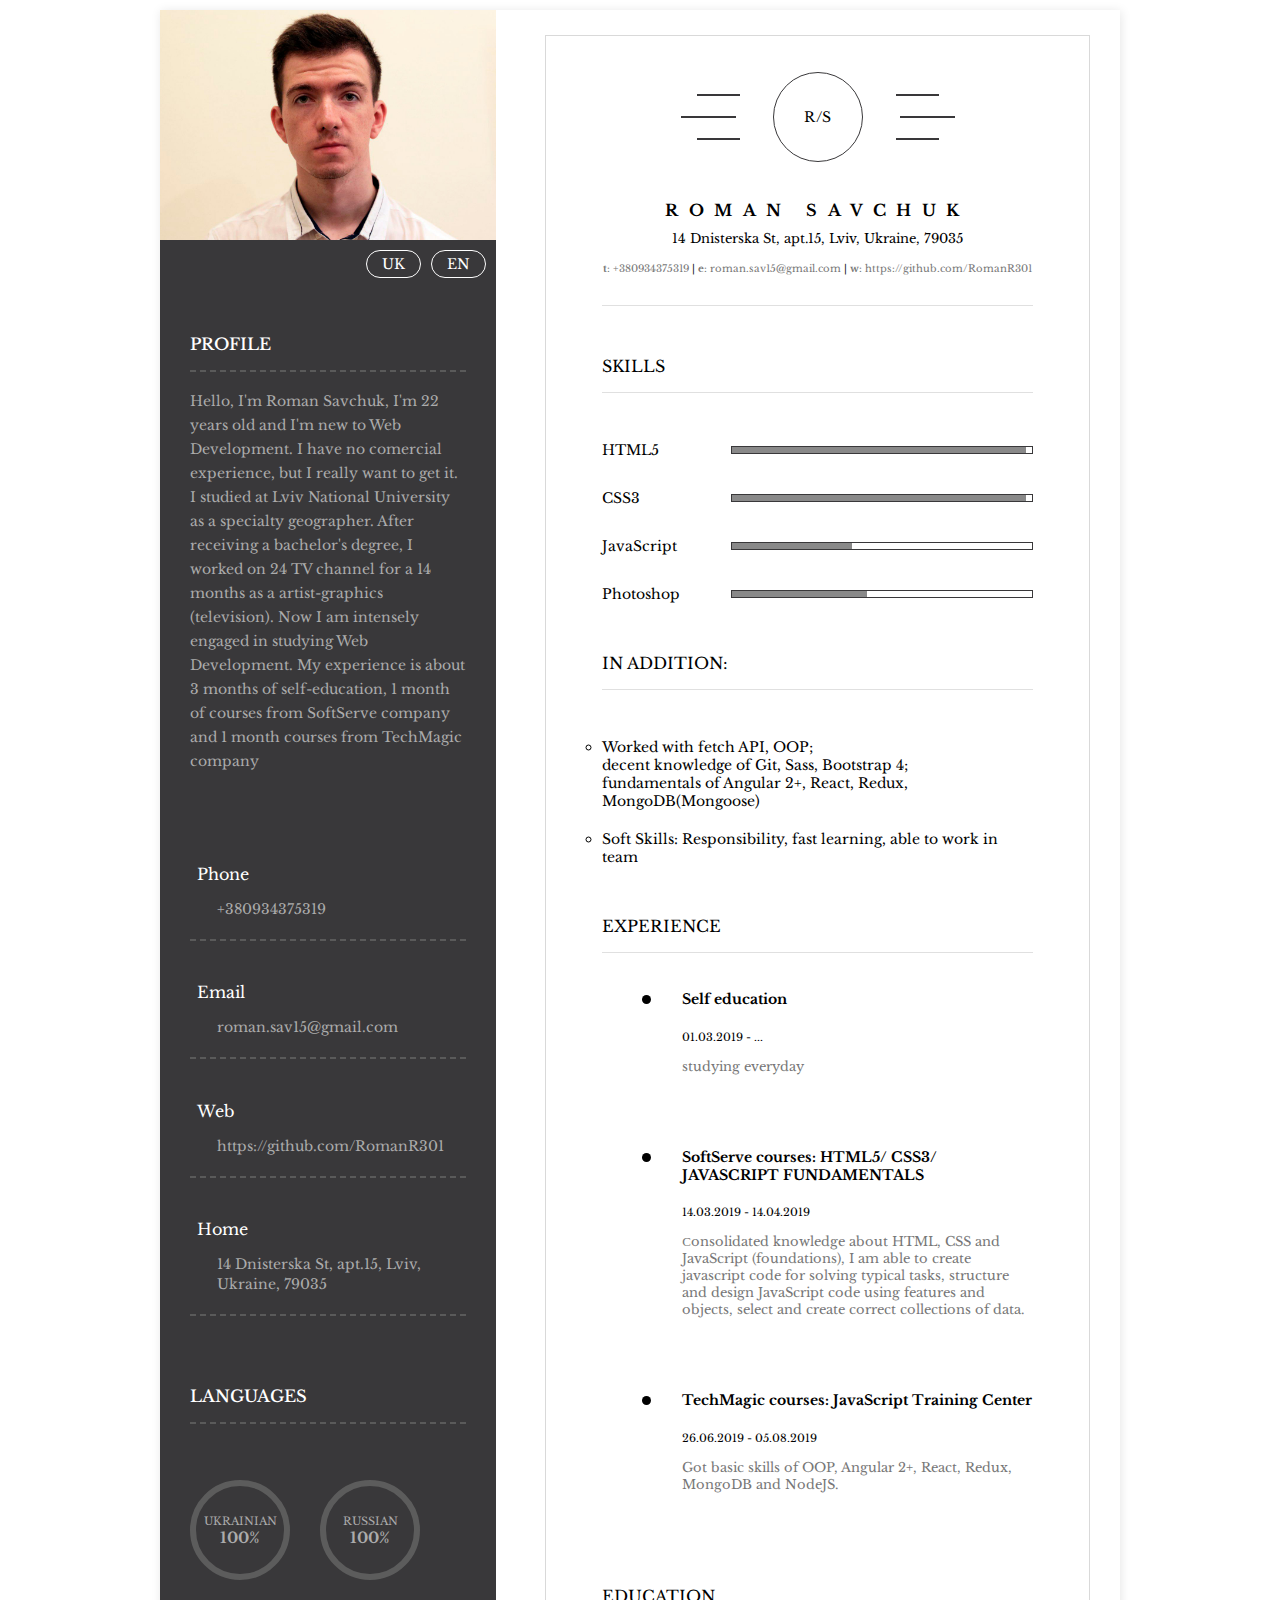
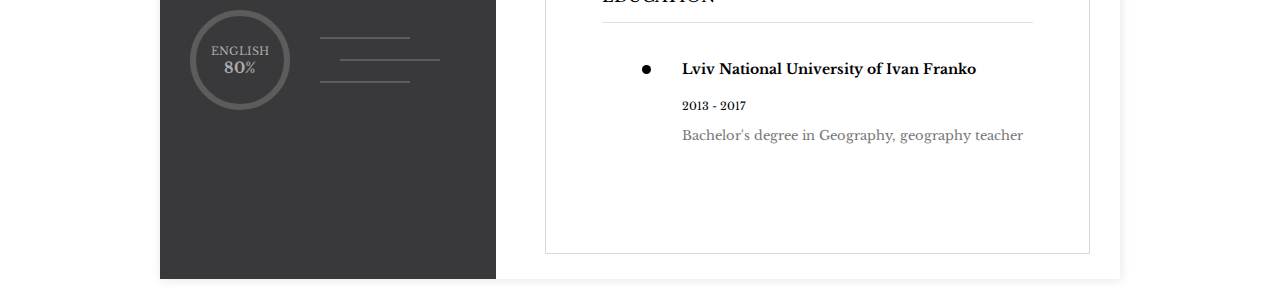
==== commit e1471bd3: "added new info" ====
--- a/index.html
+++ b/index.html
@@ -22,7 +22,11 @@
 					<h3 class="heading heading-light">
 						Profile
 					</h3>
-					<p class="profile-text">Hello, I'm Roman Savchuk, I'm 22 years old and I'm new to Web Development. I have no comercial experience, but I really want to get it. I studied at Lviv National University as a specialty geographer. After receiving a bachelor's degree, I worked on 24 TV channel for a 14 months as a artist-graphics (television). Now I am intensely engaged in studying Web Development. My experience is about 2 months of self-education and 1 month of courses from SoftServe complany</p>
+					<p class="profile-text">Hello, I'm Roman Savchuk, I'm 22 years old and I'm new to Web Development. 
+						I have no comercial experience, but I really want to get it. I studied at Lviv National University as a specialty geographer. 
+						After receiving a bachelor's degree, I worked on 24 TV channel for a 14 months as a artist-graphics (television). 
+						Now I am intensely engaged in studying Web Development. 
+						My experience is about 3 months of self-education, 1 month of courses from SoftServe company and 1 month courses from TechMagic company</p>
 					<div class="contacts">
 						<div class="contacts-item">
 							<h4 class="contacts-title">
@@ -47,7 +51,7 @@
 								<i class="fas fa-globe-americas"></i>
 								Web
 							</h4>
-							<a href="http://github.com/RomanR301" class="contacts-text">
+							<a href="http://github.com/RomanR301" target="_blank" class="contacts-text">
 								https://github.com/RomanR301
 							</a>
 						</div>
@@ -97,7 +101,7 @@
 						<address class="about-address">14 Dnisterska St, apt.15, Lviv, Ukraine, 79035</address>
 						<div class="about-contacts">
 							<a class="about-contacts__link" href="#"><b>t</b>: +380934375319</a> | <a class="about-contacts__link" href="#"><b>e</b>: roman.sav15@gmail.com</a> |
-							<a class="about-contacts__link" href="#"><b>w</b>: https://github.com/RomanR301</a>
+							<a class="about-contacts__link" href="http://github.com/RomanR301" target="_blank"><b>w</b>: https://github.com/RomanR301</a>
 						</div>
 					</div>
 					<div class="skills">
@@ -106,11 +110,11 @@
 						</h2>
 						<ul class="skills-list">
 							<li class="skills-list__item">
-								HTML
+								HTML5
 								<div class="level level-html"></div>
 							</li>
 							<li class="skills-list__item">
-								CSS
+								CSS3
 								<div class="level level-css"></div>
 							</li>
 							<li class="skills-list__item">
@@ -124,8 +128,8 @@
 						</ul>
 						<h2 class="heading heading-dark heading-skills heading-skills__addition">In addition:</h2>
 						<ul class="skills-list skill-list__addition">
-							<li>Have some experience in: OOP, JSON, Ajax\Fetch, Git, MySQL, Sass, Bootstrap 4, jQuery.</li>
-							<li>Soft Skills: Responsibility, persistence, fast learning, able to work in team</li>
+							<li>Worked with fetch API, OOP; <br> decent knowledge of Git, Sass, Bootstrap 4; <br> fundamentals of Angular 2+, React, Redux, MongoDB(Mongoose)</li>
+							<li>Soft Skills: Responsibility, fast learning, able to work in team</li>
 						</ul>
 					</div>
 					<div class="experience">
@@ -136,12 +140,17 @@
 							<li class="list-item list-item__borderNone">
 								<h4 class="list-item__title">Self education</h4>
 								<span class="list-item__date">01.03.2019 - ...</span>
-								<p class="list-item__text">Before the courses i studied mainly HTML and CSS, after courses I'm all in JavaScript</p>
+								<p class="list-item__text">studying everyday</p>
 							</li>
 							<li class="list-item list-item__borderNone">
 								<h4 class="list-item__title">SoftServe courses: HTML5/ CSS3/ JAVASCRIPT FUNDAMENTALS</h4>
-								<span class="list-item__date">14.03.2019 - 14.04.129</span>
-								<p class="list-item__text">Сonsolidated knowledge about HTML, CSS and JavaScript (foundations), I am able to create javascript code for solving typical tasks, structure and design JavaScript code using features and objects, select and create correct collections of data, and execute code in accordance with the Google JavaScript Style Guide.</p>
+								<span class="list-item__date">14.03.2019 - 14.04.2019</span>
+								<p class="list-item__text">Сonsolidated knowledge about HTML, CSS and JavaScript (foundations), I am able to create javascript code for solving typical tasks, structure and design JavaScript code using features and objects, select and create correct collections of data.</p>
+							</li>
+							<li class="list-item list-item__borderNone">
+								<h4 class="list-item__title">TechMagic courses: JavaScript Training Center</h4>
+								<span class="list-item__date">26.06.2019 - 05.08.2019</span>
+								<p class="list-item__text">Got basic skills of OOP, Angular 2+, React, Redux, MongoDB and NodeJS.</p>
 							</li>
 						</ul>
 					</div>
--- a/css/index.css
+++ b/css/index.css
@@ -351,7 +351,7 @@
 }
 
 .level-js:before {
-	width: 30%;
+	width: 40%;
 }
 
 .level-ps:before {
